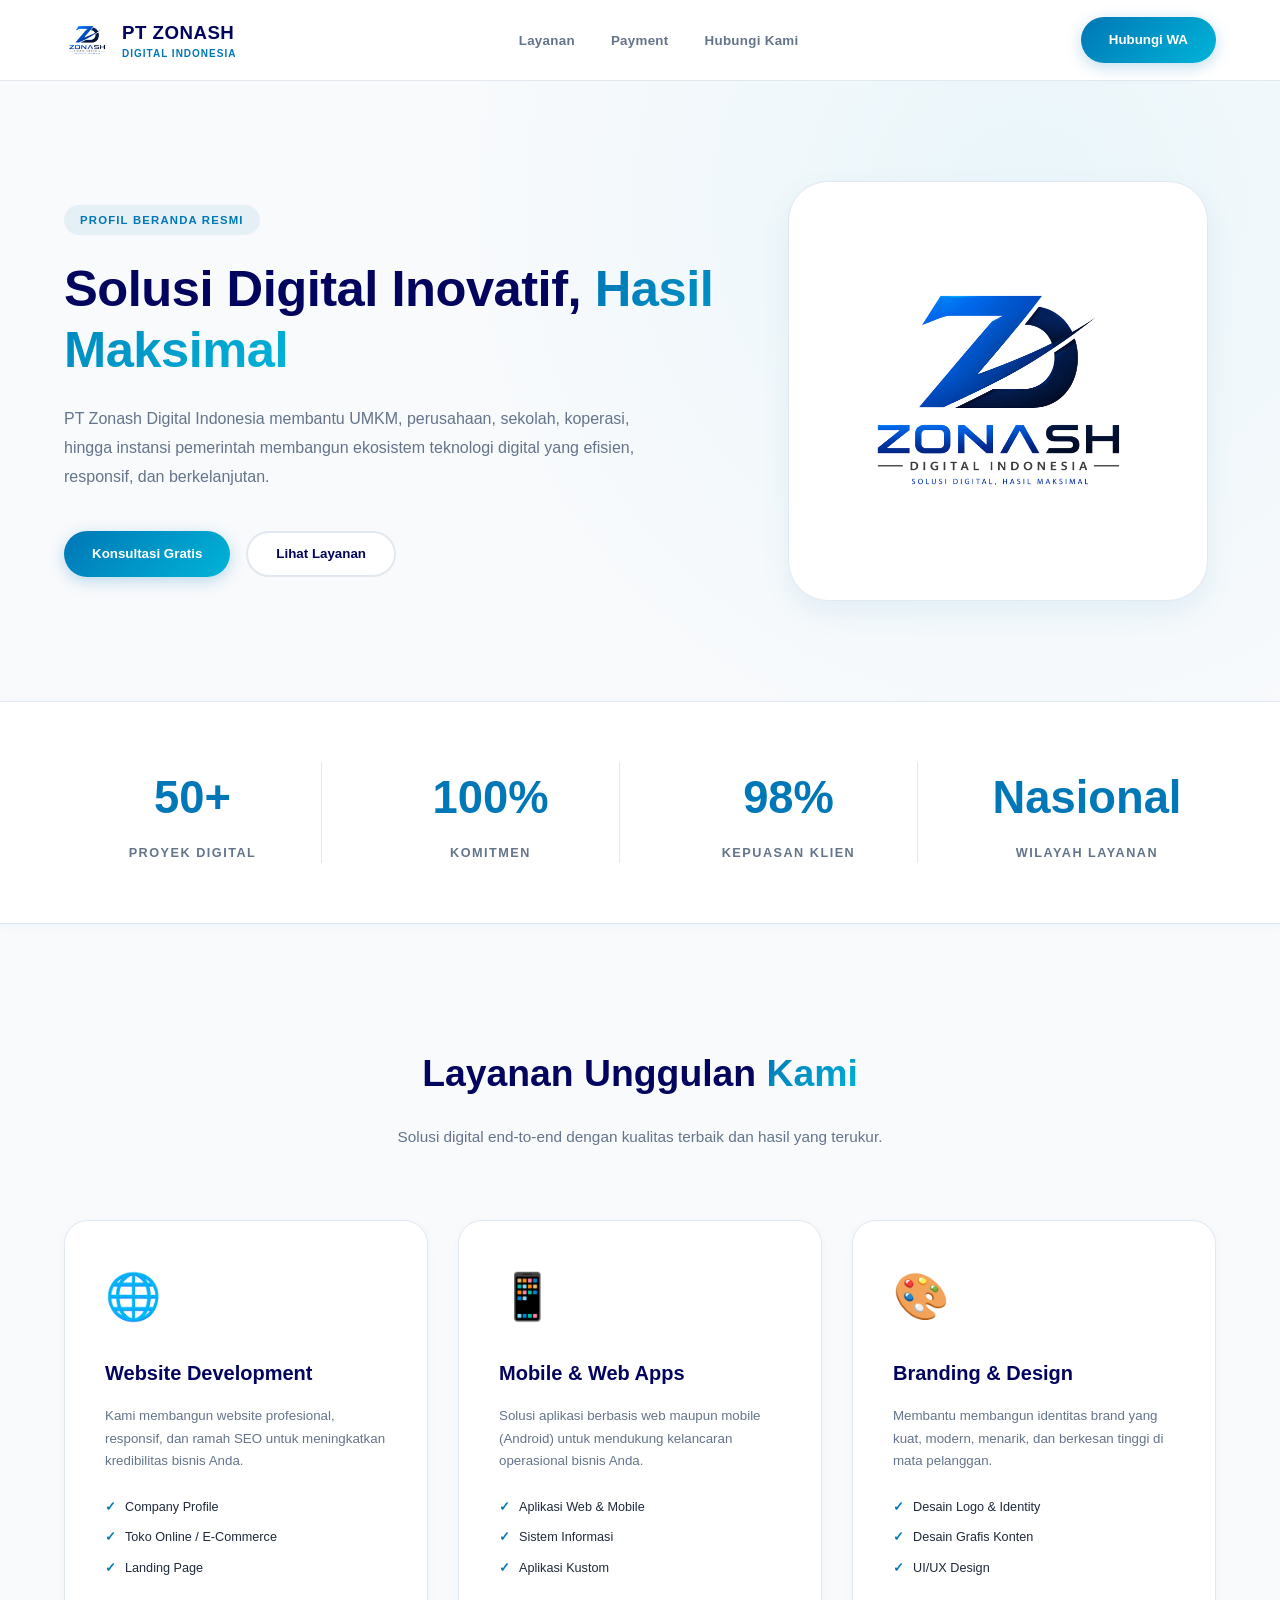
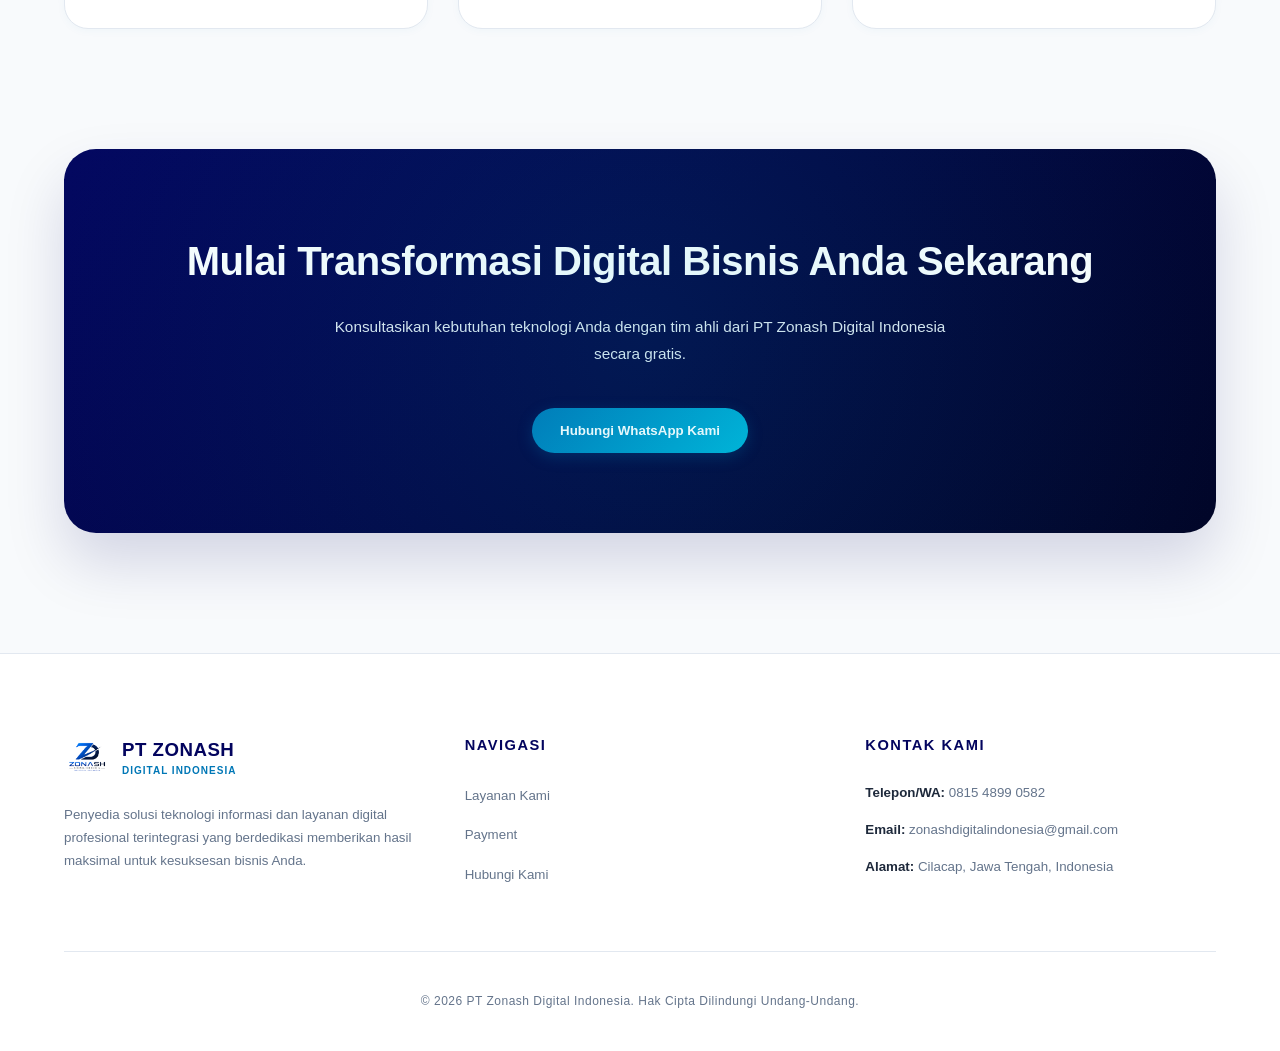
==== index.html @ 03ca79fa "Add files via upload" ====
<!DOCTYPE html>
<html lang="id">
<head>
    <meta charset="UTF-8">
    <meta name="viewport" content="width=device-width, initial-scale=1.0">
    <title>PT Zonash Digital Indonesia - Solusi Digital Terbaik</title>
    <style>
        /* Modern Reset & Base Styles */
        * {
            box-sizing: border-box;
            margin: 0;
            padding: 0;
            font-family: 'Segoe UI', -apple-system, BlinkMacSystemFont, Roboto, Oxygen, Ubuntu, Cantarell, 'Open Sans', 'Helvetica Neue', sans-serif;
            scroll-behavior: smooth;
        }

        :root {
            --bg-primary: #f8fafc; /* Crisp, ultra-modern slate white */
            --bg-secondary: #ffffff; /* pure white for cards and header */
            --primary-brand: #03045e; /* Elegant dark blue matching Zonash logo */
            --accent-blue: #0077b6; /* Professional royal blue */
            --accent-cyan: #00b4d8; /* Bright energetic cyan */
            --text-dark: #1e293b; /* Deep slate gray for ultimate readability */
            --text-muted: #64748b; /* Soft gray for descriptions */
            --border-color: #e2e8f0; /* Soft border line */
            --shadow-sm: 0 2px 8px rgba(0, 119, 182, 0.04);
            --shadow-md: 0 12px 30px rgba(0, 119, 182, 0.08);
            --shadow-lg: 0 20px 40px rgba(0, 119, 182, 0.12);
        }

        body {
            background-color: var(--bg-primary);
            color: var(--text-dark);
            line-height: 1.6;
            overflow-x: hidden;
        }

        /* Container */
        .container {
            width: 100%;
            max-width: 1200px;
            margin: 0 auto;
            padding: 0 24px;
        }

        /* Navigation Bar - Redesigned to Light & Elegant */
        header {
            background-color: rgba(255, 255, 255, 0.9);
            position: sticky;
            top: 0;
            z-index: 1000;
            border-bottom: 1px solid var(--border-color);
            backdrop-filter: blur(12px);
            -webkit-backdrop-filter: blur(12px);
            transition: all 0.3s ease;
        }

        .navbar {
            display: flex;
            justify-content: space-between;
            align-items: center;
            height: 80px;
        }

        /* Seamless Logo - No capsules needed since background is beautifully light! */
        .logo-area {
            display: flex;
            align-items: center;
            gap: 12px;
            text-decoration: none;
        }

        .logo-img {
            height: 46px;
            width: auto;
            object-fit: contain;
        }

        .logo-text-group {
            display: flex;
            flex-direction: column;
        }

        .logo-text {
            font-size: 14pt;
            font-weight: 800;
            letter-spacing: 0.5px;
            color: var(--primary-brand);
        }

        .logo-subtext {
            font-size: 7.5pt;
            color: var(--accent-blue);
            font-weight: 700;
            letter-spacing: 1px;
            text-transform: uppercase;
            margin-top: -2px;
        }

        .nav-links {
            display: flex;
            gap: 36px;
            list-style: none;
        }

        .nav-links a {
            color: var(--text-muted);
            text-decoration: none;
            font-size: 10pt;
            font-weight: 600;
            transition: color 0.3s ease;
            letter-spacing: 0.3px;
        }

        .nav-links a:hover {
            color: var(--accent-blue);
        }

        /* Premium Buttons */
        .btn-cta {
            background: linear-gradient(135deg, var(--accent-blue) 0%, var(--accent-cyan) 100%);
            color: #ffffff;
            padding: 12px 28px;
            border-radius: 30px;
            text-decoration: none;
            font-size: 10pt;
            font-weight: 600;
            transition: all 0.3s ease;
            box-shadow: 0 4px 15px rgba(0, 119, 182, 0.25);
            border: none;
            cursor: pointer;
            display: inline-block;
        }

        .btn-cta:hover {
            transform: translateY(-2px);
            box-shadow: 0 8px 25px rgba(0, 119, 182, 0.4);
        }

        .btn-secondary {
            background: #ffffff;
            color: var(--primary-brand);
            border: 2px solid var(--border-color);
            padding: 10px 28px;
            border-radius: 30px;
            text-decoration: none;
            font-size: 10pt;
            font-weight: 600;
            transition: all 0.3s ease;
            display: inline-block;
        }

        .btn-secondary:hover {
            background-color: #f1f5f9;
            border-color: var(--accent-blue);
            color: var(--accent-blue);
        }

        /* Hero Section */
        .hero-section {
            padding: 100px 0;
            position: relative;
            background: radial-gradient(circle at 80% 20%, rgba(0, 180, 216, 0.06) 0%, transparent 50%);
            overflow: hidden;
        }

        .hero-layout {
            display: flex;
            align-items: center;
            justify-content: space-between;
            gap: 60px;
            flex-wrap: wrap;
        }

        .hero-content-col {
            flex: 1.2;
            min-width: 300px;
        }

        .hero-graphic-col {
            flex: 0.8;
            min-width: 300px;
            display: flex;
            justify-content: center;
            align-items: center;
        }

        .badge {
            background-color: rgba(0, 119, 182, 0.08);
            color: var(--accent-blue);
            padding: 6px 16px;
            border-radius: 20px;
            font-size: 8.5pt;
            font-weight: 700;
            letter-spacing: 1.2px;
            text-transform: uppercase;
            display: inline-block;
            margin-bottom: 24px;
        }

        .hero-title {
            font-size: 38pt;
            line-height: 1.2;
            font-weight: 850;
            margin-bottom: 24px;
            color: var(--primary-brand);
            letter-spacing: -0.5px;
        }

        .hero-title span {
            background: linear-gradient(135deg, var(--accent-blue) 0%, var(--accent-cyan) 100%);
            -webkit-background-clip: text;
            -webkit-text-fill-color: transparent;
        }

        .hero-description {
            font-size: 12pt;
            color: var(--text-muted);
            margin-bottom: 40px;
            max-width: 580px;
            line-height: 1.8;
        }

        .hero-actions {
            display: flex;
            gap: 16px;
            flex-wrap: wrap;
        }

        /* Clean Seamless Logo Display in Hero */
        .hero-logo-wrapper {
            background: var(--bg-secondary);
            border-radius: 40px;
            padding: 24px; /* Dikurangi agar logo bisa lebih besar mengisi ruang */
            width: 100%;
            max-width: 420px; /* Sedikit diperbesar kotaknya */
            aspect-ratio: 1 / 1; /* Membuat kotak presisi 1:1 */
            display: flex;
            justify-content: center;
            align-items: center;
            box-shadow: var(--shadow-md);
            border: 1px solid var(--border-color);
            transition: transform 0.4s ease;
        }

        .hero-logo-wrapper:hover {
            transform: translateY(-5px);
            box-shadow: var(--shadow-lg);
        }

        .hero-logo-display {
            width: 85%; /* Diperbesar agar pas dan proporsional dengan kotak */
            height: 85%;
            object-fit: contain;
        }

        /* Stats Section */
        .stats-section {
            background-color: var(--bg-secondary);
            padding: 60px 0;
            border-top: 1px solid var(--border-color);
            border-bottom: 1px solid var(--border-color);
            box-shadow: var(--shadow-sm);
        }

        .stats-grid {
            display: grid;
            grid-template-columns: repeat(auto-fit, minmax(200px, 1fr));
            gap: 40px;
            text-align: center;
        }

        .stats-item {
            border-right: 1px solid var(--border-color);
        }

        .stats-item:last-child {
            border-right: none;
        }

        @media (max-width: 768px) {
            .stats-item {
                border-right: none;
                border-bottom: 1px solid var(--border-color);
                padding-bottom: 30px;
            }
            .stats-item:last-child {
                border-bottom: none;
                padding-bottom: 0;
            }
        }

        .stats-number {
            font-size: 34pt;
            font-weight: 850;
            color: var(--accent-blue);
            margin-bottom: 8px;
        }

        .stats-label {
            font-size: 9.5pt;
            color: var(--text-muted);
            text-transform: uppercase;
            letter-spacing: 1.5px;
            font-weight: 700;
        }

        /* Services Section */
        .services-section {
            padding: 120px 0;
        }

        .section-header {
            text-align: center;
            margin-bottom: 70px;
        }

        .section-title {
            font-size: 28pt;
            font-weight: 850;
            margin-bottom: 20px;
            color: var(--primary-brand);
        }

        .section-title span {
            background: linear-gradient(135deg, var(--accent-blue) 0%, var(--accent-cyan) 100%);
            -webkit-background-clip: text;
            -webkit-text-fill-color: transparent;
        }

        .section-subtitle {
            font-size: 11.5pt;
            color: var(--text-muted);
            max-width: 600px;
            margin: 0 auto;
            line-height: 1.7;
        }

        .services-grid {
            display: grid;
            grid-template-columns: repeat(auto-fit, minmax(320px, 1fr));
            gap: 30px;
        }

        .service-card {
            background-color: var(--bg-secondary);
            border: 1px solid var(--border-color);
            border-radius: 24px;
            padding: 40px;
            box-shadow: var(--shadow-sm);
            transition: all 0.4s cubic-bezier(0.165, 0.84, 0.44, 1);
            display: flex;
            flex-direction: column;
            justify-content: space-between;
            position: relative;
            overflow: hidden;
        }

        .service-card::after {
            content: '';
            position: absolute;
            top: 0;
            left: 0;
            width: 100%;
            height: 4px;
            background: linear-gradient(90deg, var(--accent-blue), var(--accent-cyan));
            opacity: 0;
            transition: opacity 0.3s ease;
        }

        .service-card:hover {
            transform: translateY(-8px);
            border-color: rgba(0, 119, 182, 0.2);
            box-shadow: var(--shadow-lg);
        }

        .service-card:hover::after {
            opacity: 1;
        }

        .service-icon {
            font-size: 34pt;
            margin-bottom: 24px;
        }

        .service-title {
            font-size: 15pt;
            font-weight: 700;
            margin-bottom: 16px;
            color: var(--primary-brand);
        }

        .service-desc {
            font-size: 10pt;
            color: var(--text-muted);
            margin-bottom: 24px;
            flex-grow: 1;
            line-height: 1.7;
        }

        .service-list {
            list-style: none;
            font-size: 9.5pt;
            color: var(--text-dark);
        }

        .service-list li {
            margin-bottom: 10px;
            padding-left: 20px;
            position: relative;
        }

        .service-list li::before {
            content: "✓";
            color: var(--accent-blue);
            position: absolute;
            left: 0;
            font-weight: bold;
        }

        /* Call to Action Section */
        .cta-banner {
            background: linear-gradient(135deg, var(--primary-brand) 0%, #010224 100%);
            border-radius: 32px;
            padding: 80px 40px;
            text-align: center;
            margin-bottom: 120px;
            box-shadow: 0 30px 60px rgba(3, 4, 94, 0.15);
            position: relative;
            overflow: hidden;
            color: #ffffff;
        }

        .cta-banner::before {
            content: '';
            position: absolute;
            top: -50%;
            left: -50%;
            width: 200%;
            height: 200%;
            background: radial-gradient(circle, rgba(0, 180, 216, 0.12) 0%, transparent 60%);
            pointer-events: none;
        }

        .cta-banner h2 {
            font-size: 30pt;
            font-weight: 850;
            margin-bottom: 20px;
            color: #ffffff;
            letter-spacing: -0.5px;
        }

        .cta-banner p {
            font-size: 11.5pt;
            color: #e2e8f0;
            max-width: 650px;
            margin: 0 auto 40px auto;
            line-height: 1.8;
        }

        /* Footer - Redesigned to Clean Light Theme */
        footer {
            background-color: var(--bg-secondary);
            padding: 80px 0 40px 0;
            border-top: 1px solid var(--border-color);
        }

        .footer-grid {
            display: grid;
            grid-template-columns: repeat(auto-fit, minmax(260px, 1fr));
            gap: 50px;
            margin-bottom: 50px;
        }

        .footer-logo-container {
            margin-bottom: 24px;
            display: inline-block;
        }

        .footer-col p {
            color: var(--text-muted);
            font-size: 10pt;
            line-height: 1.7;
        }

        .footer-col h4 {
            font-size: 11pt;
            color: var(--primary-brand);
            margin-bottom: 24px;
            text-transform: uppercase;
            letter-spacing: 1.5px;
            font-weight: 700;
        }

        .footer-links {
            list-style: none;
        }

        .footer-links li {
            margin-bottom: 14px;
        }

        .footer-links a {
            color: var(--text-muted);
            text-decoration: none;
            font-size: 10pt;
            transition: color 0.3s ease;
        }

        .footer-links a:hover {
            color: var(--accent-blue);
        }

        .contact-info-list {
            list-style: none;
            font-size: 10pt;
            color: var(--text-muted);
        }

        .contact-info-list li {
            margin-bottom: 16px;
            line-height: 1.6;
        }

        .contact-info-list strong {
            color: var(--text-dark);
        }

        .copyright-bar {
            padding-top: 40px;
            border-top: 1px solid var(--border-color);
            text-align: center;
            font-size: 9pt;
            color: var(--text-muted);
            letter-spacing: 0.5px;
        }

        /* Responsive Navbar */
        @media (max-width: 768px) {
            .navbar {
                flex-direction: column;
                height: auto;
                padding: 24px 0;
                gap: 20px;
            }
            .nav-links {
                gap: 24px;
            }
            .hero-section {
                padding: 60px 0;
            }
            .hero-title {
                font-size: 28pt;
            }
        }
    </style>
</head>
<body>

    <!-- Header Section -->
    <header>
        <div class="container navbar">
            <a href="#" class="logo-area">
                <img src="Logo ZDI.png" alt="Zonash Digital Indonesia Logo" class="logo-img">
                <div class="logo-text-group">
                    <span class="logo-text">PT ZONASH</span>
                    <span class="logo-subtext">DIGITAL INDONESIA</span>
                </div>
            </a>
            <ul class="nav-links">
                <li><a href="#layanan">Layanan</a></li>
                <li><a href="https://zonashdigitalindonesia.github.io/payment/" target="_blank">Payment</a></li>
                <li><a href="#kontak">Hubungi Kami</a></li>
            </ul>
            <div>
                <a href="https://wa.me/6281548990582" target="_blank" class="btn-cta">Hubungi WA</a>
            </div>
        </div>
    </header>

    <!-- Hero Section -->
    <section class="hero-section">
        <div class="container">
            <div class="hero-layout">
                <div class="hero-content-col">
                    <span class="badge">PROFIL BERANDA RESMI</span>
                    <h1 class="hero-title">Solusi Digital Inovatif, <span>Hasil Maksimal</span></h1>
                    <p class="hero-description">
                        PT Zonash Digital Indonesia membantu UMKM, perusahaan, sekolah, koperasi, hingga instansi pemerintah membangun ekosistem teknologi digital yang efisien, responsif, dan berkelanjutan.
                    </p>
                    <div class="hero-actions">
                        <a href="https://wa.me/6281548990582" class="btn-cta" target="_blank">Konsultasi Gratis</a>
                        <a href="#layanan" class="btn-secondary">Lihat Layanan</a>
                    </div>
                </div>
                <div class="hero-content-col hero-graphic-col">
                    <!-- Clean, borderless premium container -->
                    <div class="hero-logo-wrapper">
                        <img src="Logo ZDI.png" alt="Zonash Logo" class="hero-logo-display">
                    </div>
                </div>
            </div>
        </div>
    </section>

    <!-- Stats Section -->
    <section class="stats-section">
        <div class="container">
            <div class="stats-grid">
                <div class="stats-item">
                    <div class="stats-number">50+</div>
                    <div class="stats-label">Proyek Digital</div>
                </div>
                <div class="stats-item">
                    <div class="stats-number">100%</div>
                    <div class="stats-label">Komitmen</div>
                </div>
                <div class="stats-item">
                    <div class="stats-number">98%</div>
                    <div class="stats-label">Kepuasan Klien</div>
                </div>
                <div class="stats-item">
                    <div class="stats-number">Nasional</div>
                    <div class="stats-label">Wilayah Layanan</div>
                </div>
            </div>
        </div>
    </section>

    <!-- Services Section -->
    <section id="layanan" class="services-section">
        <div class="container">
            <div class="section-header">
                <h2 class="section-title">Layanan Unggulan <span>Kami</span></h2>
                <p class="section-subtitle">Solusi digital end-to-end dengan kualitas terbaik dan hasil yang terukur.</p>
            </div>
            
            <div class="services-grid">
                <!-- Card 1 -->
                <div class="service-card">
                    <div>
                        <div class="service-icon">🌐</div>
                        <h3 class="service-title">Website Development</h3>
                        <p class="service-desc">Kami membangun website profesional, responsif, dan ramah SEO untuk meningkatkan kredibilitas bisnis Anda.</p>
                    </div>
                    <ul class="service-list">
                        <li>Company Profile</li>
                        <li>Toko Online / E-Commerce</li>
                        <li>Landing Page</li>
                    </ul>
                </div>
                <!-- Card 2 -->
                <div class="service-card">
                    <div>
                        <div class="service-icon">📱</div>
                        <h3 class="service-title">Mobile & Web Apps</h3>
                        <p class="service-desc">Solusi aplikasi berbasis web maupun mobile (Android) untuk mendukung kelancaran operasional bisnis Anda.</p>
                    </div>
                    <ul class="service-list">
                        <li>Aplikasi Web & Mobile</li>
                        <li>Sistem Informasi</li>
                        <li>Aplikasi Kustom</li>
                    </ul>
                </div>
                <!-- Card 3 -->
                <div class="service-card">
                    <div>
                        <div class="service-icon">🎨</div>
                        <h3 class="service-title">Branding & Design</h3>
                        <p class="service-desc">Membantu membangun identitas brand yang kuat, modern, menarik, dan berkesan tinggi di mata pelanggan.</p>
                    </div>
                    <ul class="service-list">
                        <li>Desain Logo & Identity</li>
                        <li>Desain Grafis Konten</li>
                        <li>UI/UX Design</li>
                    </ul>
                </div>
            </div>
        </div>
    </section>

    <!-- Call to Action Section -->
    <section id="kontak" class="container">
        <div class="cta-banner">
            <h2>Mulai Transformasi Digital Bisnis Anda Sekarang</h2>
            <p>Konsultasikan kebutuhan teknologi Anda dengan tim ahli dari PT Zonash Digital Indonesia secara gratis.</p>
            <a href="https://wa.me/6281548990582" class="btn-cta" target="_blank">Hubungi WhatsApp Kami</a>
        </div>
    </section>

    <!-- Footer -->
    <footer>
        <div class="container">
            <div class="footer-grid">
                <div class="footer-col">
                    <div class="footer-logo-container">
                        <div class="logo-area">
                            <img src="Logo ZDI.png" alt="Zonash Logo" class="logo-img">
                            <div class="logo-text-group">
                                <span class="logo-text">PT ZONASH</span>
                                <span class="logo-subtext">DIGITAL INDONESIA</span>
                            </div>
                        </div>
                    </div>
                    <p>
                        Penyedia solusi teknologi informasi dan layanan digital profesional terintegrasi yang berdedikasi memberikan hasil maksimal untuk kesuksesan bisnis Anda.
                    </p>
                </div>
                <div class="footer-col">
                    <h4>Navigasi</h4>
                    <ul class="footer-links">
                        <li><a href="#layanan">Layanan Kami</a></li>
                        <li><a href="https://zonashdigitalindonesia.github.io/payment/" target="_blank">Payment</a></li>
                        <li><a href="#kontak">Hubungi Kami</a></li>
                    </ul>
                </div>
                <div class="footer-col">
                    <h4>Kontak Kami</h4>
                    <ul class="contact-info-list">
                        <li><strong>Telepon/WA:</strong> 0815 4899 0582</li>
                        <li><strong>Email:</strong> zonashdigitalindonesia@gmail.com</li>
                        <li><strong>Alamat:</strong> Cilacap, Jawa Tengah, Indonesia</li>
                    </ul>
                </div>
            </div>
            <div class="copyright-bar">
                &copy; 2026 PT Zonash Digital Indonesia. Hak Cipta Dilindungi Undang-Undang.
            </div>
        </div>
    </footer>

</body>
</html>
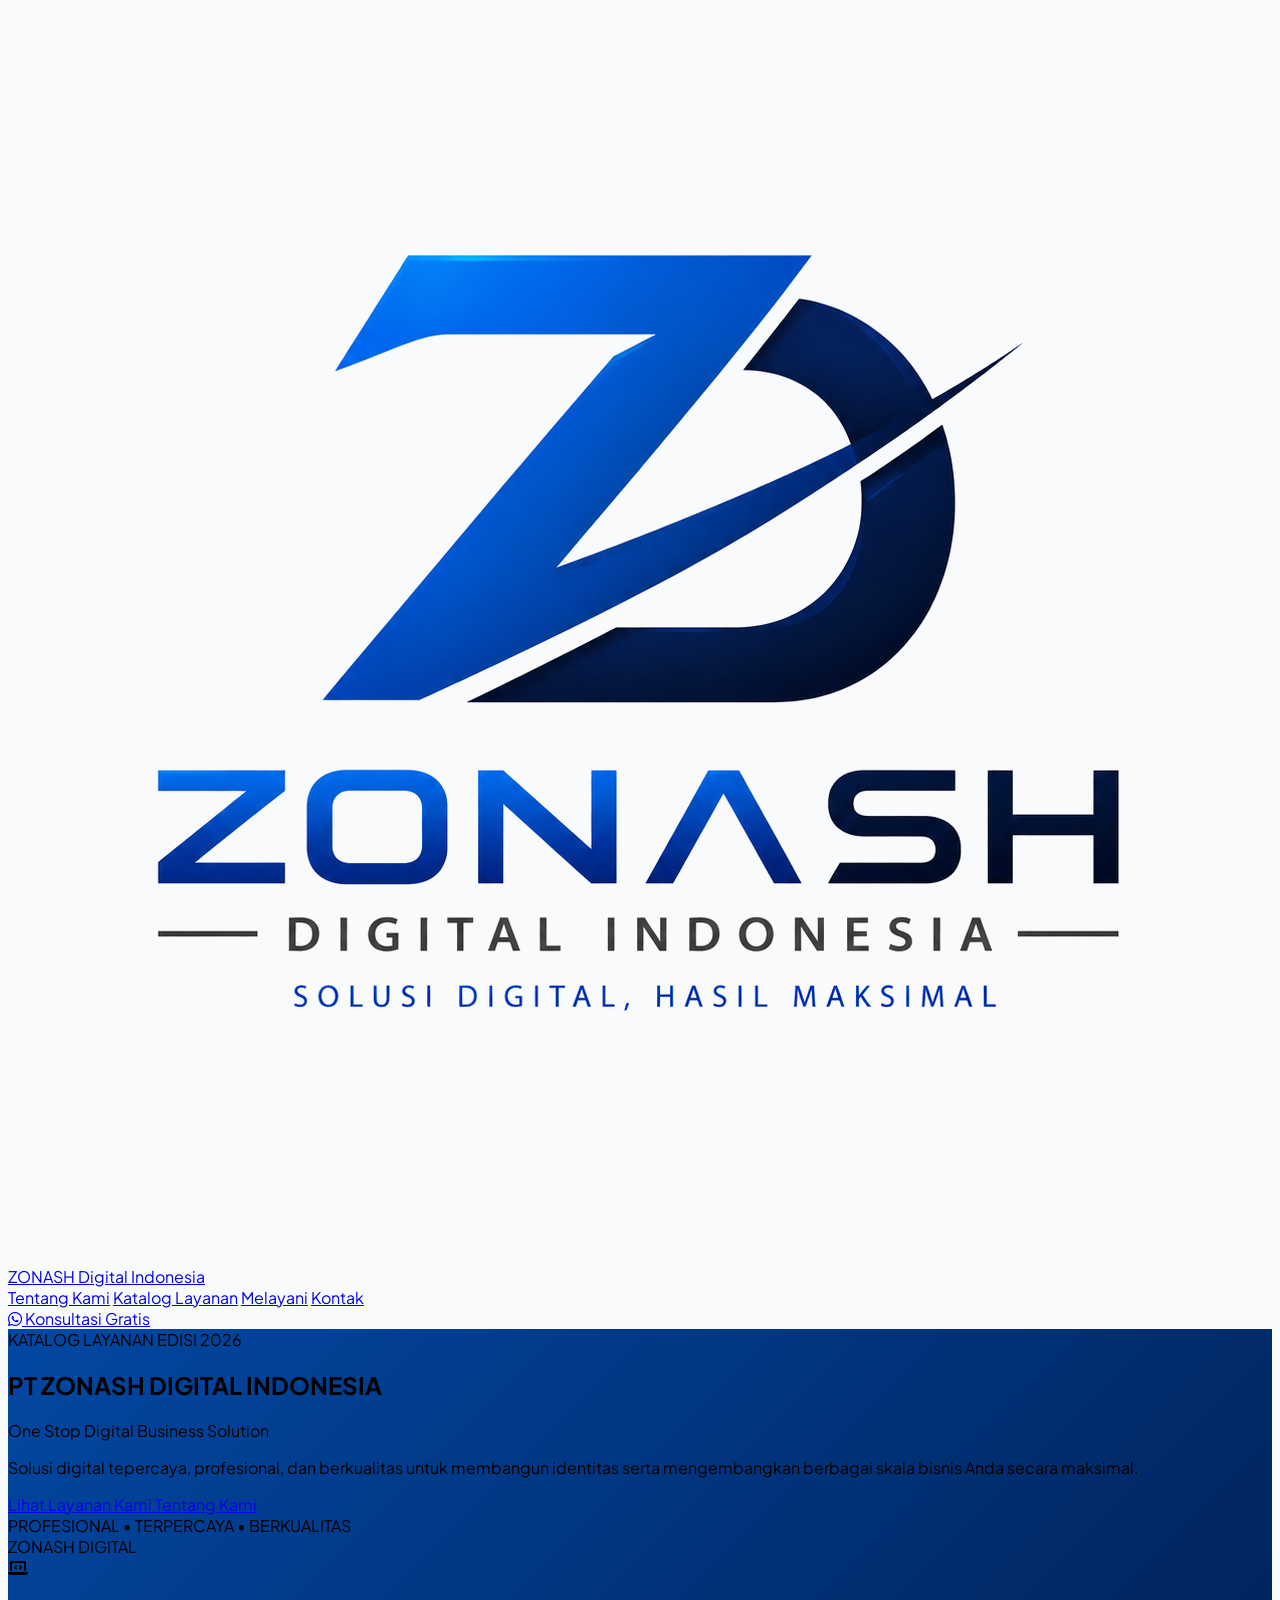
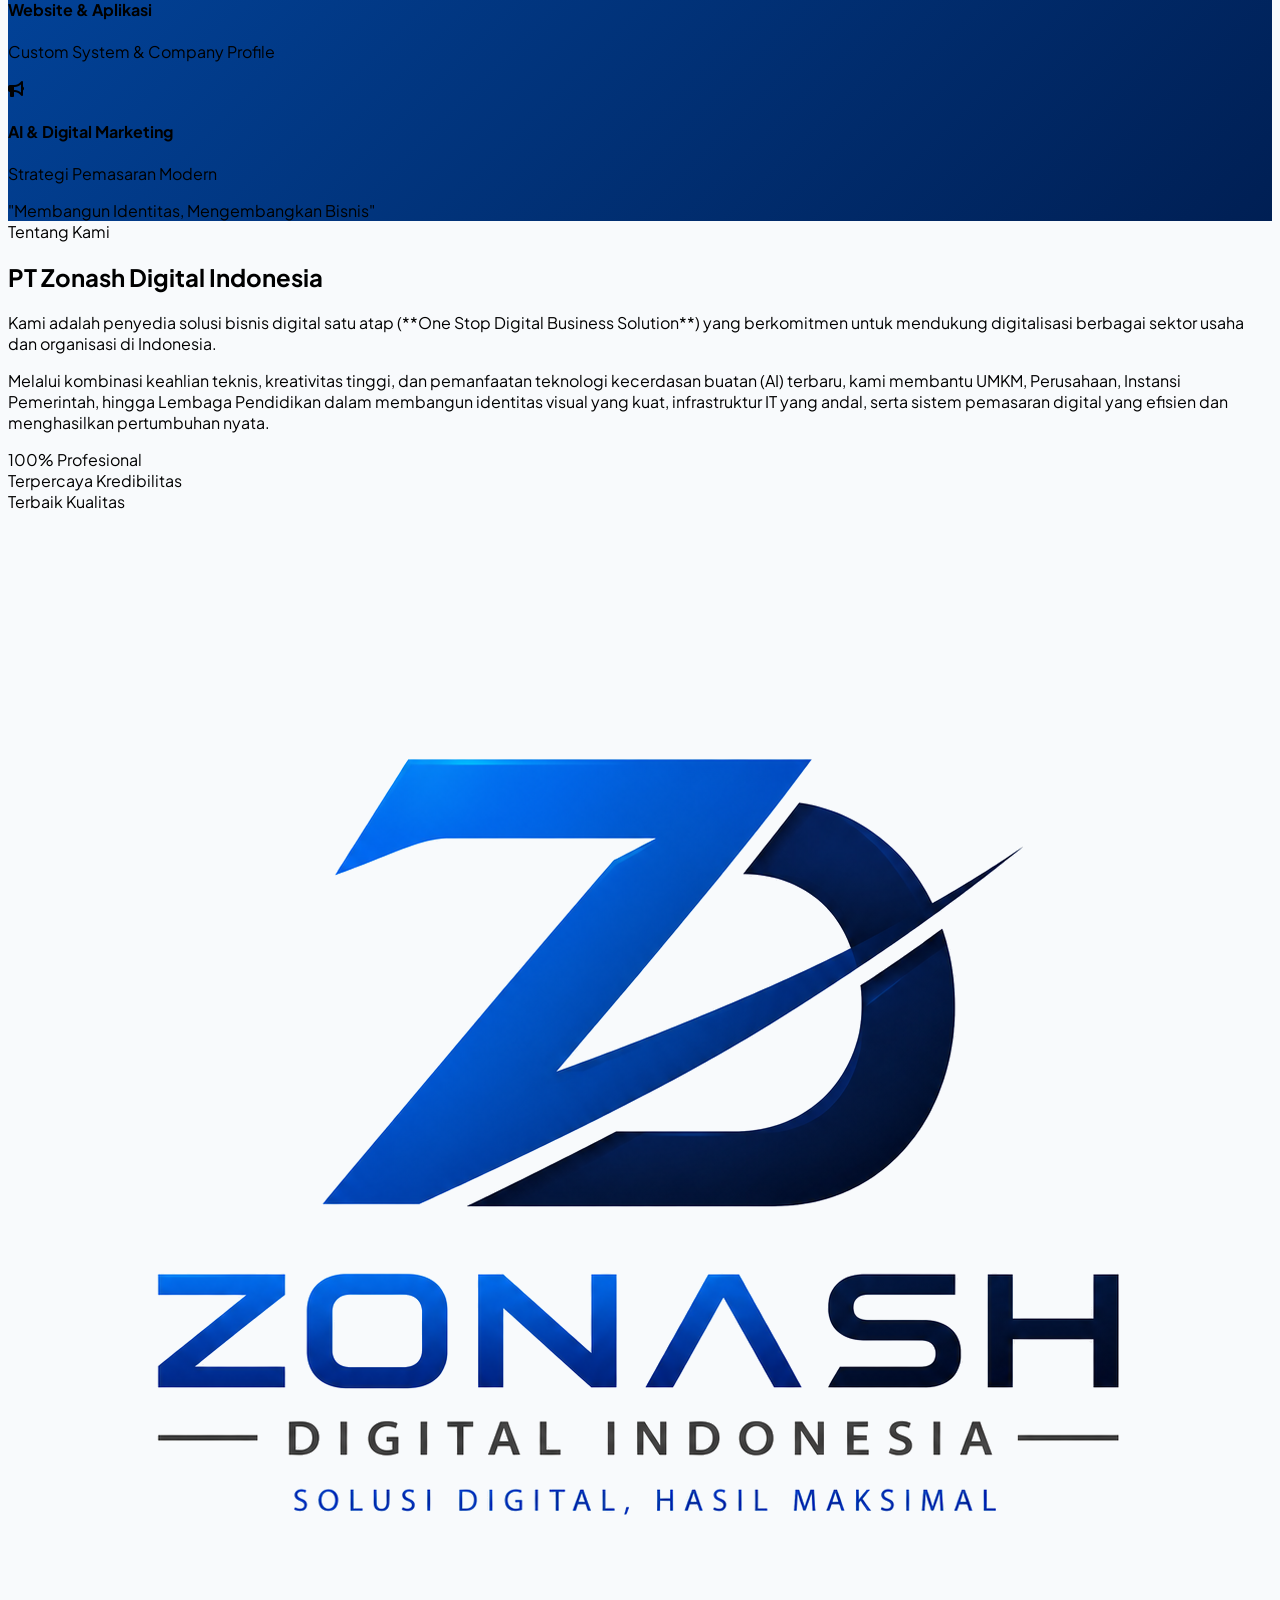
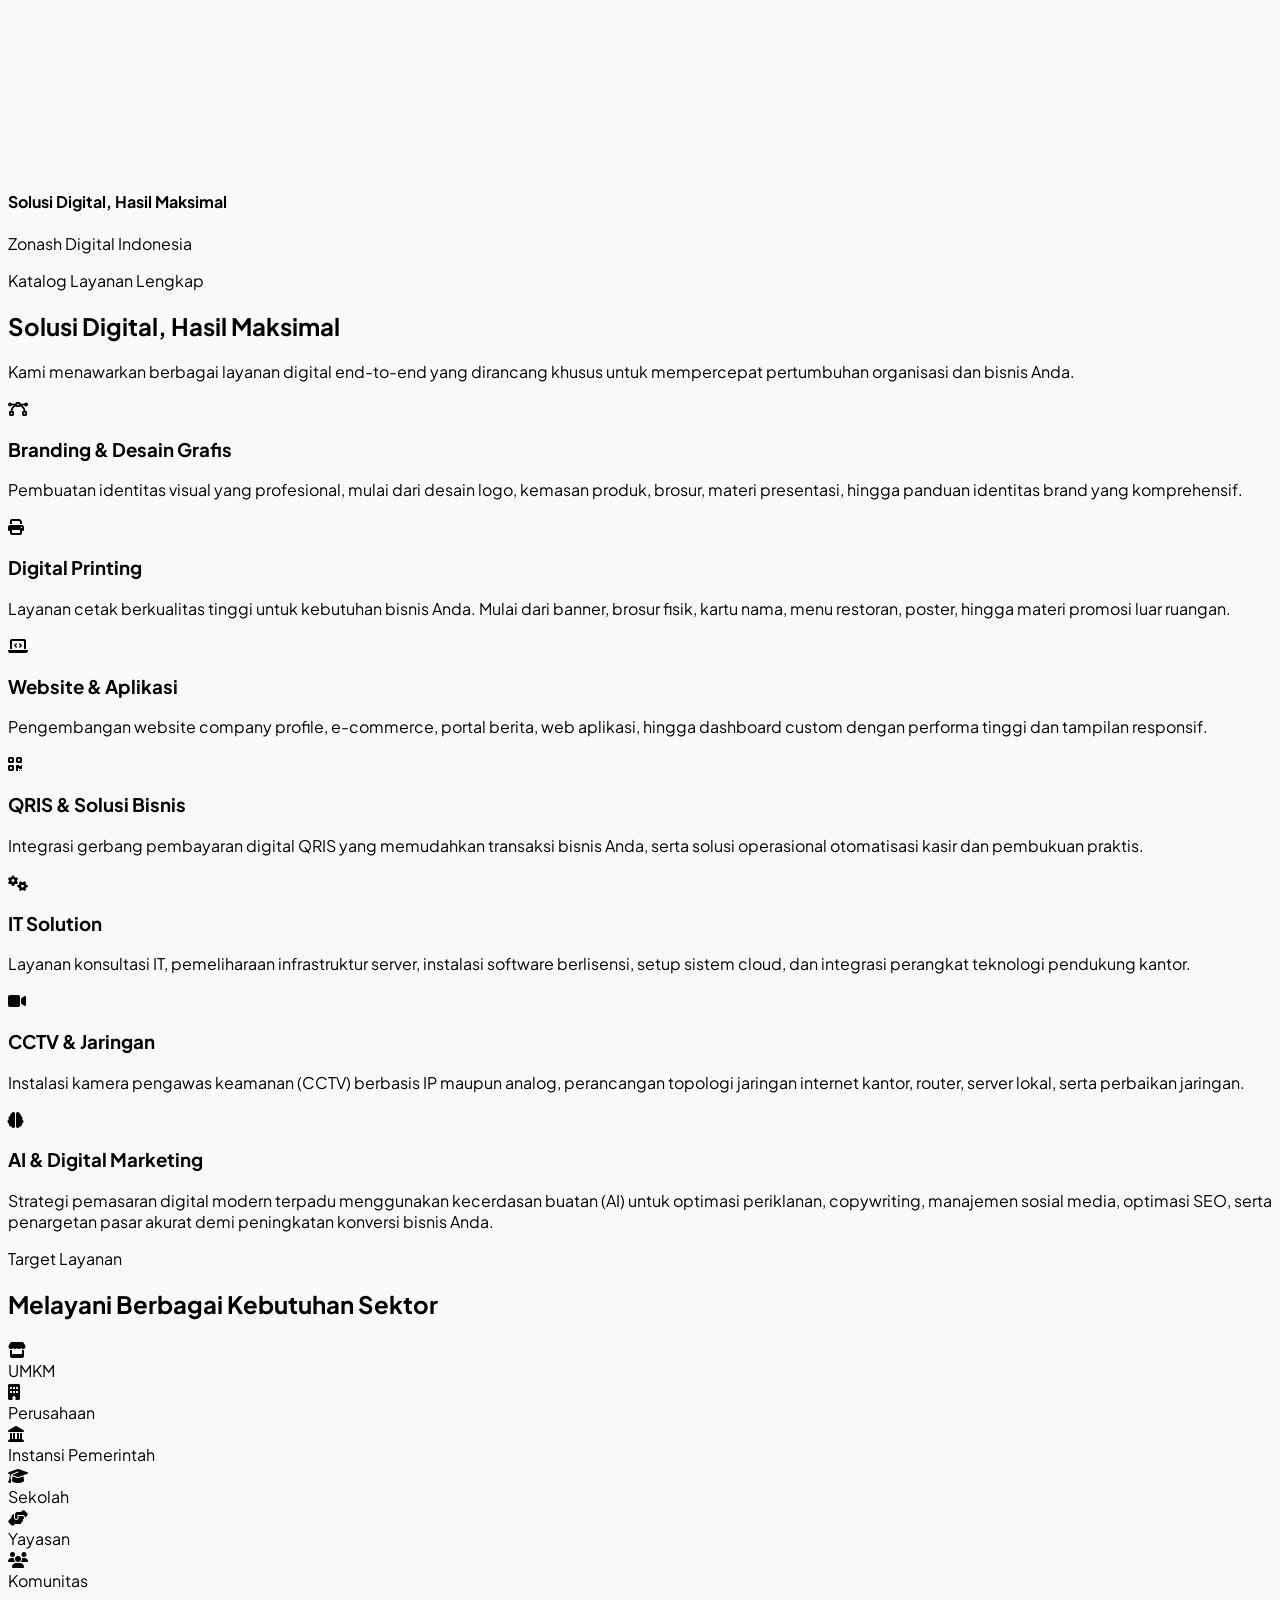
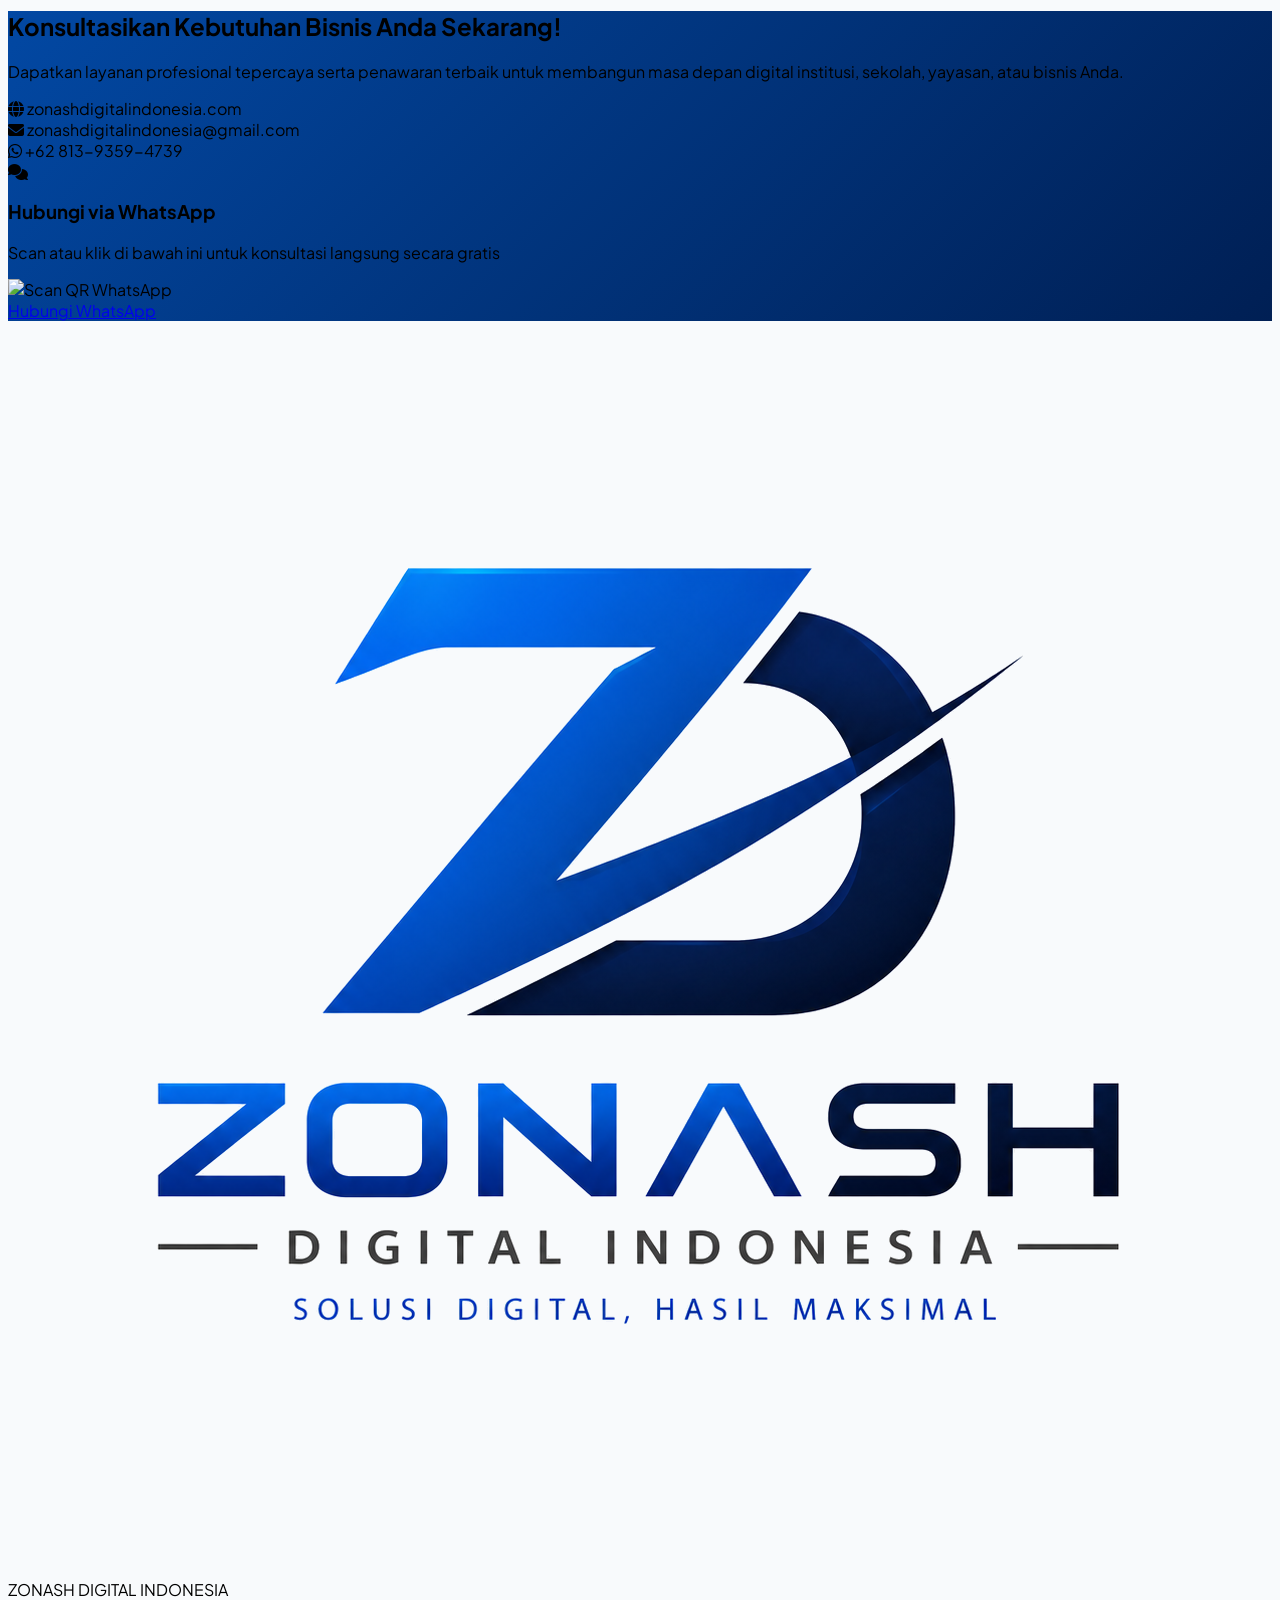
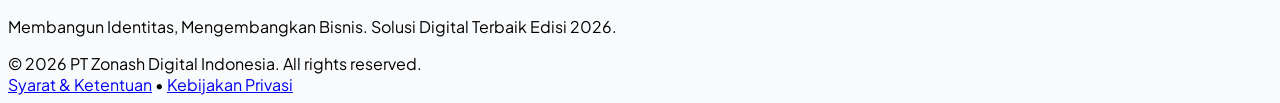
==== commit 7731ac05: "Update index.html" ====
--- a/index.html
+++ b/index.html
@@ -3,728 +3,402 @@
 <head>
     <meta charset="UTF-8">
     <meta name="viewport" content="width=device-width, initial-scale=1.0">
-    <title>PT Zonash Digital Indonesia - Solusi Digital Terbaik</title>
+    <title>PT Zonash Digital Indonesia - One Stop Digital Business Solution</title>
+    <!-- Tailwind CSS -->
+    <script src="https://cdn.tailwindcss.com"></script>
+    <!-- FontAwesome for icons -->
+    <link rel="stylesheet" href="https://cdnjs.cloudflare.com/ajax/libs/font-awesome/6.4.0/css/all.min.css">
+    <!-- Google Fonts -->
+    <link rel="preconnect" href="https://fonts.googleapis.com">
+    <link rel="preconnect" href="https://fonts.gstatic.com" crossorigin>
+    <link href="https://fonts.googleapis.com/css2?family=Plus+Jakarta+Sans:wght@300;400;500;600;700;800&display=swap" rel="stylesheet">
     <style>
-        /* Modern Reset & Base Styles */
-        * {
-            box-sizing: border-box;
-            margin: 0;
-            padding: 0;
-            font-family: 'Segoe UI', -apple-system, BlinkMacSystemFont, Roboto, Oxygen, Ubuntu, Cantarell, 'Open Sans', 'Helvetica Neue', sans-serif;
+        body {
+            font-family: 'Plus Jakarta Sans', sans-serif;
+            background-color: #f8fafc;
             scroll-behavior: smooth;
         }
-
-        :root {
-            --bg-primary: #f8fafc; /* Crisp, ultra-modern slate white */
-            --bg-secondary: #ffffff; /* pure white for cards and header */
-            --primary-brand: #03045e; /* Elegant dark blue matching Zonash logo */
-            --accent-blue: #0077b6; /* Professional royal blue */
-            --accent-cyan: #00b4d8; /* Bright energetic cyan */
-            --text-dark: #1e293b; /* Deep slate gray for ultimate readability */
-            --text-muted: #64748b; /* Soft gray for descriptions */
-            --border-color: #e2e8f0; /* Soft border line */
-            --shadow-sm: 0 2px 8px rgba(0, 119, 182, 0.04);
-            --shadow-md: 0 12px 30px rgba(0, 119, 182, 0.08);
-            --shadow-lg: 0 20px 40px rgba(0, 119, 182, 0.12);
+        .bg-gradient-zonash {
+            background: linear-gradient(135deg, #0248a3 0%, #001f54 100%);
         }
-
-        body {
-            background-color: var(--bg-primary);
-            color: var(--text-dark);
-            line-height: 1.6;
-            overflow-x: hidden;
-        }
-
-        /* Container */
-        .container {
-            width: 100%;
-            max-width: 1200px;
-            margin: 0 auto;
-            padding: 0 24px;
-        }
-
-        /* Navigation Bar - Redesigned to Light & Elegant */
-        header {
-            background-color: rgba(255, 255, 255, 0.9);
-            position: sticky;
-            top: 0;
-            z-index: 1000;
-            border-bottom: 1px solid var(--border-color);
-            backdrop-filter: blur(12px);
-            -webkit-backdrop-filter: blur(12px);
-            transition: all 0.3s ease;
-        }
-
-        .navbar {
-            display: flex;
-            justify-content: space-between;
-            align-items: center;
-            height: 80px;
-        }
-
-        /* Seamless Logo - No capsules needed since background is beautifully light! */
-        .logo-area {
-            display: flex;
-            align-items: center;
-            gap: 12px;
-            text-decoration: none;
-        }
-
-        .logo-img {
-            height: 46px;
-            width: auto;
-            object-fit: contain;
-        }
-
-        .logo-text-group {
-            display: flex;
-            flex-direction: column;
-        }
-
-        .logo-text {
-            font-size: 14pt;
-            font-weight: 800;
-            letter-spacing: 0.5px;
-            color: var(--primary-brand);
-        }
-
-        .logo-subtext {
-            font-size: 7.5pt;
-            color: var(--accent-blue);
-            font-weight: 700;
-            letter-spacing: 1px;
-            text-transform: uppercase;
-            margin-top: -2px;
-        }
-
-        .nav-links {
-            display: flex;
-            gap: 36px;
-            list-style: none;
-        }
-
-        .nav-links a {
-            color: var(--text-muted);
-            text-decoration: none;
-            font-size: 10pt;
-            font-weight: 600;
-            transition: color 0.3s ease;
-            letter-spacing: 0.3px;
-        }
-
-        .nav-links a:hover {
-            color: var(--accent-blue);
-        }
-
-        /* Premium Buttons */
-        .btn-cta {
-            background: linear-gradient(135deg, var(--accent-blue) 0%, var(--accent-cyan) 100%);
-            color: #ffffff;
-            padding: 12px 28px;
-            border-radius: 30px;
-            text-decoration: none;
-            font-size: 10pt;
-            font-weight: 600;
-            transition: all 0.3s ease;
-            box-shadow: 0 4px 15px rgba(0, 119, 182, 0.25);
-            border: none;
-            cursor: pointer;
-            display: inline-block;
-        }
-
-        .btn-cta:hover {
-            transform: translateY(-2px);
-            box-shadow: 0 8px 25px rgba(0, 119, 182, 0.4);
-        }
-
-        .btn-secondary {
-            background: #ffffff;
-            color: var(--primary-brand);
-            border: 2px solid var(--border-color);
-            padding: 10px 28px;
-            border-radius: 30px;
-            text-decoration: none;
-            font-size: 10pt;
-            font-weight: 600;
-            transition: all 0.3s ease;
-            display: inline-block;
-        }
-
-        .btn-secondary:hover {
-            background-color: #f1f5f9;
-            border-color: var(--accent-blue);
-            color: var(--accent-blue);
-        }
-
-        /* Hero Section */
-        .hero-section {
-            padding: 100px 0;
-            position: relative;
-            background: radial-gradient(circle at 80% 20%, rgba(0, 180, 216, 0.06) 0%, transparent 50%);
-            overflow: hidden;
-        }
-
-        .hero-layout {
-            display: flex;
-            align-items: center;
-            justify-content: space-between;
-            gap: 60px;
-            flex-wrap: wrap;
-        }
-
-        .hero-content-col {
-            flex: 1.2;
-            min-width: 300px;
-        }
-
-        .hero-graphic-col {
-            flex: 0.8;
-            min-width: 300px;
-            display: flex;
-            justify-content: center;
-            align-items: center;
-        }
-
-        .badge {
-            background-color: rgba(0, 119, 182, 0.08);
-            color: var(--accent-blue);
-            padding: 6px 16px;
-            border-radius: 20px;
-            font-size: 8.5pt;
-            font-weight: 700;
-            letter-spacing: 1.2px;
-            text-transform: uppercase;
-            display: inline-block;
-            margin-bottom: 24px;
-        }
-
-        .hero-title {
-            font-size: 38pt;
-            line-height: 1.2;
-            font-weight: 850;
-            margin-bottom: 24px;
-            color: var(--primary-brand);
-            letter-spacing: -0.5px;
-        }
-
-        .hero-title span {
-            background: linear-gradient(135deg, var(--accent-blue) 0%, var(--accent-cyan) 100%);
+        .text-gradient-zonash {
+            background: linear-gradient(135deg, #0052cc 0%, #002d72 100%);
             -webkit-background-clip: text;
             -webkit-text-fill-color: transparent;
         }
-
-        .hero-description {
-            font-size: 12pt;
-            color: var(--text-muted);
-            margin-bottom: 40px;
-            max-width: 580px;
-            line-height: 1.8;
+        .service-card {
+            transition: all 0.3s cubic-bezier(0.4, 0, 0.2, 1);
         }
-
-        .hero-actions {
-            display: flex;
-            gap: 16px;
-            flex-wrap: wrap;
-        }
-
-        /* Clean Seamless Logo Display in Hero */
-        .hero-logo-wrapper {
-            background: var(--bg-secondary);
-            border-radius: 40px;
-            padding: 24px; /* Dikurangi agar logo bisa lebih besar mengisi ruang */
-            width: 100%;
-            max-width: 420px; /* Sedikit diperbesar kotaknya */
-            aspect-ratio: 1 / 1; /* Membuat kotak presisi 1:1 */
-            display: flex;
-            justify-content: center;
-            align-items: center;
-            box-shadow: var(--shadow-md);
-            border: 1px solid var(--border-color);
-            transition: transform 0.4s ease;
-        }
-
-        .hero-logo-wrapper:hover {
-            transform: translateY(-5px);
-            box-shadow: var(--shadow-lg);
-        }
-
-        .hero-logo-display {
-            width: 85%; /* Diperbesar agar pas dan proporsional dengan kotak */
-            height: 85%;
-            object-fit: contain;
-        }
-
-        /* Stats Section */
-        .stats-section {
-            background-color: var(--bg-secondary);
-            padding: 60px 0;
-            border-top: 1px solid var(--border-color);
-            border-bottom: 1px solid var(--border-color);
-            box-shadow: var(--shadow-sm);
-        }
-
-        .stats-grid {
-            display: grid;
-            grid-template-columns: repeat(auto-fit, minmax(200px, 1fr));
-            gap: 40px;
-            text-align: center;
-        }
-
-        .stats-item {
-            border-right: 1px solid var(--border-color);
-        }
-
-        .stats-item:last-child {
-            border-right: none;
-        }
-
-        @media (max-width: 768px) {
-            .stats-item {
-                border-right: none;
-                border-bottom: 1px solid var(--border-color);
-                padding-bottom: 30px;
-            }
-            .stats-item:last-child {
-                border-bottom: none;
-                padding-bottom: 0;
-            }
-        }
-
-        .stats-number {
-            font-size: 34pt;
-            font-weight: 850;
-            color: var(--accent-blue);
-            margin-bottom: 8px;
-        }
-
-        .stats-label {
-            font-size: 9.5pt;
-            color: var(--text-muted);
-            text-transform: uppercase;
-            letter-spacing: 1.5px;
-            font-weight: 700;
-        }
-
-        /* Services Section */
-        .services-section {
-            padding: 120px 0;
-        }
-
-        .section-header {
-            text-align: center;
-            margin-bottom: 70px;
-        }
-
-        .section-title {
-            font-size: 28pt;
-            font-weight: 850;
-            margin-bottom: 20px;
-            color: var(--primary-brand);
-        }
-
-        .section-title span {
-            background: linear-gradient(135deg, var(--accent-blue) 0%, var(--accent-cyan) 100%);
-            -webkit-background-clip: text;
-            -webkit-text-fill-color: transparent;
-        }
-
-        .section-subtitle {
-            font-size: 11.5pt;
-            color: var(--text-muted);
-            max-width: 600px;
-            margin: 0 auto;
-            line-height: 1.7;
-        }
-
-        .services-grid {
-            display: grid;
-            grid-template-columns: repeat(auto-fit, minmax(320px, 1fr));
-            gap: 30px;
-        }
-
-        .service-card {
-            background-color: var(--bg-secondary);
-            border: 1px solid var(--border-color);
-            border-radius: 24px;
-            padding: 40px;
-            box-shadow: var(--shadow-sm);
-            transition: all 0.4s cubic-bezier(0.165, 0.84, 0.44, 1);
-            display: flex;
-            flex-direction: column;
-            justify-content: space-between;
-            position: relative;
-            overflow: hidden;
-        }
-
-        .service-card::after {
-            content: '';
-            position: absolute;
-            top: 0;
-            left: 0;
-            width: 100%;
-            height: 4px;
-            background: linear-gradient(90deg, var(--accent-blue), var(--accent-cyan));
-            opacity: 0;
-            transition: opacity 0.3s ease;
-        }
-
         .service-card:hover {
             transform: translateY(-8px);
-            border-color: rgba(0, 119, 182, 0.2);
-            box-shadow: var(--shadow-lg);
-        }
-
-        .service-card:hover::after {
-            opacity: 1;
-        }
-
-        .service-icon {
-            font-size: 34pt;
-            margin-bottom: 24px;
-        }
-
-        .service-title {
-            font-size: 15pt;
-            font-weight: 700;
-            margin-bottom: 16px;
-            color: var(--primary-brand);
-        }
-
-        .service-desc {
-            font-size: 10pt;
-            color: var(--text-muted);
-            margin-bottom: 24px;
-            flex-grow: 1;
-            line-height: 1.7;
-        }
-
-        .service-list {
-            list-style: none;
-            font-size: 9.5pt;
-            color: var(--text-dark);
-        }
-
-        .service-list li {
-            margin-bottom: 10px;
-            padding-left: 20px;
-            position: relative;
-        }
-
-        .service-list li::before {
-            content: "✓";
-            color: var(--accent-blue);
-            position: absolute;
-            left: 0;
-            font-weight: bold;
-        }
-
-        /* Call to Action Section */
-        .cta-banner {
-            background: linear-gradient(135deg, var(--primary-brand) 0%, #010224 100%);
-            border-radius: 32px;
-            padding: 80px 40px;
-            text-align: center;
-            margin-bottom: 120px;
-            box-shadow: 0 30px 60px rgba(3, 4, 94, 0.15);
-            position: relative;
-            overflow: hidden;
-            color: #ffffff;
-        }
-
-        .cta-banner::before {
-            content: '';
-            position: absolute;
-            top: -50%;
-            left: -50%;
-            width: 200%;
-            height: 200%;
-            background: radial-gradient(circle, rgba(0, 180, 216, 0.12) 0%, transparent 60%);
-            pointer-events: none;
-        }
-
-        .cta-banner h2 {
-            font-size: 30pt;
-            font-weight: 850;
-            margin-bottom: 20px;
-            color: #ffffff;
-            letter-spacing: -0.5px;
-        }
-
-        .cta-banner p {
-            font-size: 11.5pt;
-            color: #e2e8f0;
-            max-width: 650px;
-            margin: 0 auto 40px auto;
-            line-height: 1.8;
-        }
-
-        /* Footer - Redesigned to Clean Light Theme */
-        footer {
-            background-color: var(--bg-secondary);
-            padding: 80px 0 40px 0;
-            border-top: 1px solid var(--border-color);
-        }
-
-        .footer-grid {
-            display: grid;
-            grid-template-columns: repeat(auto-fit, minmax(260px, 1fr));
-            gap: 50px;
-            margin-bottom: 50px;
-        }
-
-        .footer-logo-container {
-            margin-bottom: 24px;
-            display: inline-block;
-        }
-
-        .footer-col p {
-            color: var(--text-muted);
-            font-size: 10pt;
-            line-height: 1.7;
-        }
-
-        .footer-col h4 {
-            font-size: 11pt;
-            color: var(--primary-brand);
-            margin-bottom: 24px;
-            text-transform: uppercase;
-            letter-spacing: 1.5px;
-            font-weight: 700;
-        }
-
-        .footer-links {
-            list-style: none;
-        }
-
-        .footer-links li {
-            margin-bottom: 14px;
-        }
-
-        .footer-links a {
-            color: var(--text-muted);
-            text-decoration: none;
-            font-size: 10pt;
-            transition: color 0.3s ease;
-        }
-
-        .footer-links a:hover {
-            color: var(--accent-blue);
-        }
-
-        .contact-info-list {
-            list-style: none;
-            font-size: 10pt;
-            color: var(--text-muted);
-        }
-
-        .contact-info-list li {
-            margin-bottom: 16px;
-            line-height: 1.6;
-        }
-
-        .contact-info-list strong {
-            color: var(--text-dark);
-        }
-
-        .copyright-bar {
-            padding-top: 40px;
-            border-top: 1px solid var(--border-color);
-            text-align: center;
-            font-size: 9pt;
-            color: var(--text-muted);
-            letter-spacing: 0.5px;
-        }
-
-        /* Responsive Navbar */
-        @media (max-width: 768px) {
-            .navbar {
-                flex-direction: column;
-                height: auto;
-                padding: 24px 0;
-                gap: 20px;
-            }
-            .nav-links {
-                gap: 24px;
-            }
-            .hero-section {
-                padding: 60px 0;
-            }
-            .hero-title {
-                font-size: 28pt;
-            }
+            box-shadow: 0 20px 25px -5px rgba(2, 72, 163, 0.1), 0 10px 10px -5px rgba(2, 72, 163, 0.04);
         }
     </style>
 </head>
-<body>
-
-    <!-- Header Section -->
-    <header>
-        <div class="container navbar">
-            <a href="#" class="logo-area">
-                <img src="Logo ZDI.png" alt="Zonash Digital Indonesia Logo" class="logo-img">
-                <div class="logo-text-group">
-                    <span class="logo-text">PT ZONASH</span>
-                    <span class="logo-subtext">DIGITAL INDONESIA</span>
+<body class="text-slate-800">
+
+    <!-- Header / Navbar -->
+    <header class="sticky top-0 z-50 bg-white/95 backdrop-blur-md border-b border-slate-100 shadow-sm">
+        <div class="max-w-7xl mx-auto px-6 py-4 flex justify-between items-center">
+            <a href="#" class="flex items-center gap-3">
+                <!-- LOGO IMAGE INTEGRATION (Fixed Quotes) -->
+                <img src="Logo ZDI.png" alt="Logo Zonash Digital Indonesia" class="h-10 w-auto object-contain" onerror="this.style.display='none';">
+                <div>
+                    <span class="font-extrabold text-lg text-[#0248a3] tracking-wide block leading-none">ZONASH</span>
+                    <span class="text-[9px] text-slate-500 font-semibold tracking-[0.15em] uppercase">Digital Indonesia</span>
                 </div>
             </a>
-            <ul class="nav-links">
-                <li><a href="#layanan">Layanan</a></li>
-                <li><a href="https://zonashdigitalindonesia.github.io/payment/" target="_blank">Payment</a></li>
-                <li><a href="#kontak">Hubungi Kami</a></li>
-            </ul>
-            <div>
-                <a href="https://wa.me/6281548990582" target="_blank" class="btn-cta">Hubungi WA</a>
-            </div>
+            <nav class="hidden md:flex gap-8 font-semibold text-sm text-slate-600">
+                <a href="#tentang" class="hover:text-[#0248a3] transition">Tentang Kami</a>
+                <a href="#layanan" class="hover:text-[#0248a3] transition">Katalog Layanan</a>
+                <a href="#klien" class="hover:text-[#0248a3] transition">Melayani</a>
+                <a href="#kontak" class="hover:text-[#0248a3] transition">Kontak</a>
+            </nav>
+            <a href="https://wa.me/6281393594739" target="_blank" class="bg-[#0248a3] hover:bg-[#003882] text-white px-5 py-2.5 rounded-full text-sm font-bold transition flex items-center gap-2 shadow-lg shadow-blue-900/10">
+                <i class="fab fa-whatsapp text-lg"></i> Konsultasi Gratis
+            </a>
         </div>
     </header>
 
     <!-- Hero Section -->
-    <section class="hero-section">
-        <div class="container">
-            <div class="hero-layout">
-                <div class="hero-content-col">
-                    <span class="badge">PROFIL BERANDA RESMI</span>
-                    <h1 class="hero-title">Solusi Digital Inovatif, <span>Hasil Maksimal</span></h1>
-                    <p class="hero-description">
-                        PT Zonash Digital Indonesia membantu UMKM, perusahaan, sekolah, koperasi, hingga instansi pemerintah membangun ekosistem teknologi digital yang efisien, responsif, dan berkelanjutan.
-                    </p>
-                    <div class="hero-actions">
-                        <a href="https://wa.me/6281548990582" class="btn-cta" target="_blank">Konsultasi Gratis</a>
-                        <a href="#layanan" class="btn-secondary">Lihat Layanan</a>
-                    </div>
-                </div>
-                <div class="hero-content-col hero-graphic-col">
-                    <!-- Clean, borderless premium container -->
-                    <div class="hero-logo-wrapper">
-                        <img src="Logo ZDI.png" alt="Zonash Logo" class="hero-logo-display">
+    <section class="relative bg-gradient-zonash overflow-hidden text-white py-20 lg:py-32">
+        <div class="absolute inset-0 opacity-10 bg-[radial-gradient(#fff_1px,transparent_1px)] [background-size:16px_16px]"></div>
+        <div class="absolute -top-40 -right-40 w-96 h-96 bg-blue-500 rounded-full blur-3xl opacity-30"></div>
+        <div class="absolute -bottom-40 -left-40 w-96 h-96 bg-indigo-500 rounded-full blur-3xl opacity-20"></div>
+
+        <div class="max-w-7xl mx-auto px-6 grid lg:grid-cols-12 gap-12 items-center relative z-10">
+            <div class="lg:col-span-7 space-y-6 text-center lg:text-left">
+                <div class="inline-flex items-center gap-2 bg-blue-500/20 border border-blue-400/30 px-3 py-1.5 rounded-full text-xs font-bold text-blue-300 tracking-wider uppercase">
+                    <span class="w-2 h-2 rounded-full bg-blue-400 animate-pulse"></span> KATALOG LAYANAN EDISI 2026
+                </div>
+                <h1 class="text-4xl sm:text-5xl lg:text-6xl font-extrabold tracking-tight leading-[1.1]">
+                    PT ZONASH DIGITAL INDONESIA
+                </h1>
+                <p class="text-xl sm:text-2xl text-blue-200 font-medium">
+                    One Stop Digital Business Solution
+                </p>
+                <div class="w-24 h-1.5 bg-blue-400 mx-auto lg:mx-0 rounded-full"></div>
+                <p class="text-slate-300 max-w-xl mx-auto lg:mx-0 text-base leading-relaxed">
+                    Solusi digital tepercaya, profesional, dan berkualitas untuk membangun identitas serta mengembangkan berbagai skala bisnis Anda secara maksimal.
+                </p>
+                <div class="flex flex-wrap gap-4 justify-center lg:justify-start pt-4">
+                    <a href="#layanan" class="bg-white text-[#0248a3] hover:bg-slate-100 font-bold px-8 py-3.5 rounded-xl shadow-lg transition">
+                        Lihat Layanan Kami
+                    </a>
+                    <a href="#tentang" class="border border-white/30 hover:bg-white/10 font-bold px-8 py-3.5 rounded-xl transition">
+                        Tentang Kami
+                    </a>
+                </div>
+            </div>
+            
+            <div class="lg:col-span-5 flex justify-center">
+                <div class="relative w-full max-w-md bg-white/5 backdrop-blur-md border border-white/10 p-8 rounded-3xl shadow-2xl">
+                    <div class="absolute -top-6 -left-6 bg-blue-500 text-white font-bold text-xs px-3 py-1.5 rounded-lg shadow-md uppercase tracking-wider">
+                        PROFESIONAL • TERPERCAYA • BERKUALITAS
+                    </div>
+                    <div class="space-y-6">
+                        <div class="flex items-center justify-between border-b border-white/10 pb-4">
+                            <span class="text-sm text-slate-400 font-semibold">ZONASH DIGITAL</span>
+                            <span class="w-3 h-3 rounded-full bg-green-400"></span>
+                        </div>
+                        <div class="space-y-4">
+                            <div class="flex items-center gap-4 bg-white/5 p-3.5 rounded-xl hover:bg-white/10 transition">
+                                <div class="w-10 h-10 rounded-lg bg-blue-500/20 flex items-center justify-center text-blue-300"><i class="fas fa-laptop-code text-lg"></i></div>
+                                <div>
+                                    <h4 class="font-bold text-sm">Website & Aplikasi</h4>
+                                    <p class="text-xs text-slate-400">Custom System & Company Profile</p>
+                                </div>
+                            </div>
+                            <div class="flex items-center gap-4 bg-white/5 p-3.5 rounded-xl hover:bg-white/10 transition">
+                                <div class="w-10 h-10 rounded-lg bg-indigo-500/20 flex items-center justify-center text-indigo-300"><i class="fas fa-bullhorn text-lg"></i></div>
+                                <div>
+                                    <h4 class="font-bold text-sm">AI & Digital Marketing</h4>
+                                    <p class="text-xs text-slate-400">Strategi Pemasaran Modern</p>
+                                </div>
+                            </div>
+                        </div>
+                        <div class="text-center pt-2">
+                            <span class="text-xs text-blue-300 italic">"Membangun Identitas, Mengembangkan Bisnis"</span>
+                        </div>
                     </div>
                 </div>
             </div>
         </div>
     </section>
 
-    <!-- Stats Section -->
-    <section class="stats-section">
-        <div class="container">
-            <div class="stats-grid">
-                <div class="stats-item">
-                    <div class="stats-number">50+</div>
-                    <div class="stats-label">Proyek Digital</div>
-                </div>
-                <div class="stats-item">
-                    <div class="stats-number">100%</div>
-                    <div class="stats-label">Komitmen</div>
-                </div>
-                <div class="stats-item">
-                    <div class="stats-number">98%</div>
-                    <div class="stats-label">Kepuasan Klien</div>
-                </div>
-                <div class="stats-item">
-                    <div class="stats-number">Nasional</div>
-                    <div class="stats-label">Wilayah Layanan</div>
+    <!-- Tentang Kami Section -->
+    <section id="tentang" class="py-24 bg-slate-50 border-b border-slate-100">
+        <div class="max-w-7xl mx-auto px-6 grid lg:grid-cols-12 gap-12 items-center">
+            <div class="lg:col-span-6 space-y-6">
+                <span class="text-[#0248a3] font-extrabold text-sm uppercase tracking-widest">Tentang Kami</span>
+                <h2 class="text-3xl sm:text-4xl font-extrabold text-slate-900 tracking-tight">PT Zonash Digital Indonesia</h2>
+                <div class="w-16 h-1 bg-[#0248a3] rounded-full"></div>
+                <p class="text-slate-600 leading-relaxed text-base">
+                    Kami adalah penyedia solusi bisnis digital satu atap (**One Stop Digital Business Solution**) yang berkomitmen untuk mendukung digitalisasi berbagai sektor usaha dan organisasi di Indonesia.
+                </p>
+                <p class="text-slate-600 leading-relaxed text-base">
+                    Melalui kombinasi keahlian teknis, kreativitas tinggi, dan pemanfaatan teknologi kecerdasan buatan (AI) terbaru, kami membantu UMKM, Perusahaan, Instansi Pemerintah, hingga Lembaga Pendidikan dalam membangun identitas visual yang kuat, infrastruktur IT yang andal, serta sistem pemasaran digital yang efisien dan menghasilkan pertumbuhan nyata.
+                </p>
+                <div class="grid grid-cols-3 gap-6 pt-4">
+                    <div class="border-l-4 border-[#0248a3] pl-4">
+                        <span class="block text-2xl font-black text-slate-900">100%</span>
+                        <span class="text-xs text-slate-500 font-semibold uppercase tracking-wider">Profesional</span>
+                    </div>
+                    <div class="border-l-4 border-[#0248a3] pl-4">
+                        <span class="block text-2xl font-black text-slate-900">Terpercaya</span>
+                        <span class="text-xs text-slate-500 font-semibold uppercase tracking-wider">Kredibilitas</span>
+                    </div>
+                    <div class="border-l-4 border-[#0248a3] pl-4">
+                        <span class="block text-2xl font-black text-slate-900">Terbaik</span>
+                        <span class="text-xs text-slate-500 font-semibold uppercase tracking-wider">Kualitas</span>
+                    </div>
+                </div>
+            </div>
+            <div class="lg:col-span-6 flex justify-center">
+                <div class="bg-white p-8 sm:p-12 rounded-3xl shadow-xl border border-slate-100 text-center space-y-6 max-w-md w-full">
+                    <img src="Logo ZDI.png" alt="ZDI Official Logo" class="max-h-48 mx-auto object-contain" onerror="this.style.display='none';">
+                    <div class="space-y-1">
+                        <h4 class="font-bold text-slate-900">Solusi Digital, Hasil Maksimal</h4>
+                        <p class="text-xs text-[#0248a3] font-semibold uppercase tracking-widest">Zonash Digital Indonesia</p>
+                    </div>
                 </div>
             </div>
         </div>
     </section>
 
     <!-- Services Section -->
-    <section id="layanan" class="services-section">
-        <div class="container">
-            <div class="section-header">
-                <h2 class="section-title">Layanan Unggulan <span>Kami</span></h2>
-                <p class="section-subtitle">Solusi digital end-to-end dengan kualitas terbaik dan hasil yang terukur.</p>
-            </div>
-            
-            <div class="services-grid">
-                <!-- Card 1 -->
-                <div class="service-card">
-                    <div>
-                        <div class="service-icon">🌐</div>
-                        <h3 class="service-title">Website Development</h3>
-                        <p class="service-desc">Kami membangun website profesional, responsif, dan ramah SEO untuk meningkatkan kredibilitas bisnis Anda.</p>
-                    </div>
-                    <ul class="service-list">
-                        <li>Company Profile</li>
-                        <li>Toko Online / E-Commerce</li>
-                        <li>Landing Page</li>
-                    </ul>
-                </div>
-                <!-- Card 2 -->
-                <div class="service-card">
-                    <div>
-                        <div class="service-icon">📱</div>
-                        <h3 class="service-title">Mobile & Web Apps</h3>
-                        <p class="service-desc">Solusi aplikasi berbasis web maupun mobile (Android) untuk mendukung kelancaran operasional bisnis Anda.</p>
-                    </div>
-                    <ul class="service-list">
-                        <li>Aplikasi Web & Mobile</li>
-                        <li>Sistem Informasi</li>
-                        <li>Aplikasi Kustom</li>
-                    </ul>
-                </div>
-                <!-- Card 3 -->
-                <div class="service-card">
-                    <div>
-                        <div class="service-icon">🎨</div>
-                        <h3 class="service-title">Branding & Design</h3>
-                        <p class="service-desc">Membantu membangun identitas brand yang kuat, modern, menarik, dan berkesan tinggi di mata pelanggan.</p>
-                    </div>
-                    <ul class="service-list">
-                        <li>Desain Logo & Identity</li>
-                        <li>Desain Grafis Konten</li>
-                        <li>UI/UX Design</li>
-                    </ul>
+    <section id="layanan" class="py-24 bg-white">
+        <div class="max-w-7xl mx-auto px-6">
+            <div class="text-center max-w-3xl mx-auto mb-16 space-y-4">
+                <span class="text-[#0248a3] font-extrabold text-sm uppercase tracking-widest">Katalog Layanan Lengkap</span>
+                <h2 class="text-3xl sm:text-4xl font-extrabold text-slate-900 tracking-tight">Solusi Digital, Hasil Maksimal</h2>
+                <div class="w-16 h-1 bg-[#0248a3] mx-auto rounded-full"></div>
+                <p class="text-slate-500">Kami menawarkan berbagai layanan digital end-to-end yang dirancang khusus untuk mempercepat pertumbuhan organisasi dan bisnis Anda.</p>
+            </div>
+
+            <div class="grid sm:grid-cols-2 lg:grid-cols-3 xl:grid-cols-4 gap-8">
+                <!-- 1. Branding & Desain Grafis -->
+                <div class="service-card bg-slate-50 border border-slate-100 p-8 rounded-2xl flex flex-col justify-between">
+                    <div class="space-y-5">
+                        <div class="w-14 h-14 bg-blue-100 text-[#0248a3] rounded-2xl flex items-center justify-center text-2xl shadow-sm">
+                            <i class="fas fa-bezier-curve"></i>
+                        </div>
+                        <h3 class="font-bold text-lg text-slate-900">Branding & Desain Grafis</h3>
+                        <p class="text-sm text-slate-500 leading-relaxed">
+                            Pembuatan identitas visual yang profesional, mulai dari desain logo, kemasan produk, brosur, materi presentasi, hingga panduan identitas brand yang komprehensif.
+                        </p>
+                    </div>
+                </div>
+
+                <!-- 2. Digital Printing -->
+                <div class="service-card bg-slate-50 border border-slate-100 p-8 rounded-2xl flex flex-col justify-between">
+                    <div class="space-y-5">
+                        <div class="w-14 h-14 bg-indigo-100 text-indigo-700 rounded-2xl flex items-center justify-center text-2xl shadow-sm">
+                            <i class="fas fa-print"></i>
+                        </div>
+                        <h3 class="font-bold text-lg text-slate-900">Digital Printing</h3>
+                        <p class="text-sm text-slate-500 leading-relaxed">
+                            Layanan cetak berkualitas tinggi untuk kebutuhan bisnis Anda. Mulai dari banner, brosur fisik, kartu nama, menu restoran, poster, hingga materi promosi luar ruangan.
+                        </p>
+                    </div>
+                </div>
+
+                <!-- 3. Website & Aplikasi -->
+                <div class="service-card bg-slate-50 border border-slate-100 p-8 rounded-2xl flex flex-col justify-between">
+                    <div class="space-y-5">
+                        <div class="w-14 h-14 bg-emerald-100 text-emerald-700 rounded-2xl flex items-center justify-center text-2xl shadow-sm">
+                            <i class="fas fa-laptop-code"></i>
+                        </div>
+                        <h3 class="font-bold text-lg text-slate-900">Website & Aplikasi</h3>
+                        <p class="text-sm text-slate-500 leading-relaxed">
+                            Pengembangan website company profile, e-commerce, portal berita, web aplikasi, hingga dashboard custom dengan performa tinggi dan tampilan responsif.
+                        </p>
+                    </div>
+                </div>
+
+                <!-- 4. QRIS & Solusi Bisnis -->
+                <div class="service-card bg-slate-50 border border-slate-100 p-8 rounded-2xl flex flex-col justify-between">
+                    <div class="space-y-5">
+                        <div class="w-14 h-14 bg-rose-100 text-rose-700 rounded-2xl flex items-center justify-center text-2xl shadow-sm">
+                            <i class="fas fa-qrcode"></i>
+                        </div>
+                        <h3 class="font-bold text-lg text-slate-900">QRIS & Solusi Bisnis</h3>
+                        <p class="text-sm text-slate-500 leading-relaxed">
+                            Integrasi gerbang pembayaran digital QRIS yang memudahkan transaksi bisnis Anda, serta solusi operasional otomatisasi kasir dan pembukuan praktis.
+                        </p>
+                    </div>
+                </div>
+
+                <!-- 5. IT Solution -->
+                <div class="service-card bg-slate-50 border border-slate-100 p-8 rounded-2xl flex flex-col justify-between">
+                    <div class="space-y-5">
+                        <div class="w-14 h-14 bg-cyan-100 text-cyan-700 rounded-2xl flex items-center justify-center text-2xl shadow-sm">
+                            <i class="fas fa-cogs"></i>
+                        </div>
+                        <h3 class="font-bold text-lg text-slate-900">IT Solution</h3>
+                        <p class="text-sm text-slate-500 leading-relaxed">
+                            Layanan konsultasi IT, pemeliharaan infrastruktur server, instalasi software berlisensi, setup sistem cloud, dan integrasi perangkat teknologi pendukung kantor.
+                        </p>
+                    </div>
+                </div>
+
+                <!-- 6. CCTV & Jaringan -->
+                <div class="service-card bg-slate-50 border border-slate-100 p-8 rounded-2xl flex flex-col justify-between">
+                    <div class="space-y-5">
+                        <div class="w-14 h-14 bg-amber-100 text-amber-700 rounded-2xl flex items-center justify-center text-2xl shadow-sm">
+                            <i class="fas fa-video"></i>
+                        </div>
+                        <h3 class="font-bold text-lg text-slate-900">CCTV & Jaringan</h3>
+                        <p class="text-sm text-slate-500 leading-relaxed">
+                            Instalasi kamera pengawas keamanan (CCTV) berbasis IP maupun analog, perancangan topologi jaringan internet kantor, router, server lokal, serta perbaikan jaringan.
+                        </p>
+                    </div>
+                </div>
+
+                <!-- 7. AI & Digital Marketing -->
+                <div class="service-card bg-slate-50 border border-slate-100 p-8 rounded-2xl flex flex-col justify-between sm:col-span-2 lg:col-span-1 xl:col-span-2">
+                    <div class="space-y-5">
+                        <div class="w-14 h-14 bg-violet-100 text-violet-700 rounded-2xl flex items-center justify-center text-2xl shadow-sm">
+                            <i class="fas fa-brain"></i>
+                        </div>
+                        <h3 class="font-bold text-lg text-slate-900">AI & Digital Marketing</h3>
+                        <p class="text-sm text-slate-500 leading-relaxed">
+                            Strategi pemasaran digital modern terpadu menggunakan kecerdasan buatan (AI) untuk optimasi periklanan, copywriting, manajemen sosial media, optimasi SEO, serta penargetan pasar akurat demi peningkatan konversi bisnis Anda.
+                        </p>
+                    </div>
                 </div>
             </div>
         </div>
     </section>
 
-    <!-- Call to Action Section -->
-    <section id="kontak" class="container">
-        <div class="cta-banner">
-            <h2>Mulai Transformasi Digital Bisnis Anda Sekarang</h2>
-            <p>Konsultasikan kebutuhan teknologi Anda dengan tim ahli dari PT Zonash Digital Indonesia secara gratis.</p>
-            <a href="https://wa.me/6281548990582" class="btn-cta" target="_blank">Hubungi WhatsApp Kami</a>
+    <!-- Client / Target Market Section -->
+    <section id="klien" class="py-20 bg-slate-50 border-y border-slate-100">
+        <div class="max-w-7xl mx-auto px-6">
+            <div class="text-center max-w-2xl mx-auto mb-16 space-y-4">
+                <span class="text-[#0248a3] font-bold text-sm uppercase tracking-widest">Target Layanan</span>
+                <h2 class="text-3xl font-extrabold text-slate-900 tracking-tight">Melayani Berbagai Kebutuhan Sektor</h2>
+                <div class="w-12 h-1 bg-[#0248a3] mx-auto rounded-full"></div>
+            </div>
+
+            <div class="grid grid-cols-2 md:grid-cols-3 lg:grid-cols-6 gap-6">
+                <!-- UMKM -->
+                <div class="bg-white p-6 rounded-2xl border border-slate-100 text-center space-y-3 shadow-sm hover:shadow-md transition">
+                    <div class="w-12 h-12 bg-blue-50 text-[#0248a3] rounded-full flex items-center justify-center text-xl mx-auto">
+                        <i class="fas fa-store"></i>
+                    </div>
+                    <span class="font-bold text-sm block text-slate-700">UMKM</span>
+                </div>
+
+                <!-- Perusahaan -->
+                <div class="bg-white p-6 rounded-2xl border border-slate-100 text-center space-y-3 shadow-sm hover:shadow-md transition">
+                    <div class="w-12 h-12 bg-blue-50 text-[#0248a3] rounded-full flex items-center justify-center text-xl mx-auto">
+                        <i class="fas fa-building"></i>
+                    </div>
+                    <span class="font-bold text-sm block text-slate-700">Perusahaan</span>
+                </div>
+
+                <!-- Instansi Pemerintah -->
+                <div class="bg-white p-6 rounded-2xl border border-slate-100 text-center space-y-3 shadow-sm hover:shadow-md transition">
+                    <div class="w-12 h-12 bg-blue-50 text-[#0248a3] rounded-full flex items-center justify-center text-xl mx-auto">
+                        <i class="fas fa-landmark"></i>
+                    </div>
+                    <span class="font-bold text-sm block text-slate-700">Instansi Pemerintah</span>
+                </div>
+
+                <!-- Sekolah -->
+                <div class="bg-white p-6 rounded-2xl border border-slate-100 text-center space-y-3 shadow-sm hover:shadow-md transition">
+                    <div class="w-12 h-12 bg-blue-50 text-[#0248a3] rounded-full flex items-center justify-center text-xl mx-auto">
+                        <i class="fas fa-graduation-cap"></i>
+                    </div>
+                    <span class="font-bold text-sm block text-slate-700">Sekolah</span>
+                </div>
+
+                <!-- Yayasan -->
+                <div class="bg-white p-6 rounded-2xl border border-slate-100 text-center space-y-3 shadow-sm hover:shadow-md transition">
+                    <div class="w-12 h-12 bg-blue-50 text-[#0248a3] rounded-full flex items-center justify-center text-xl mx-auto">
+                        <i class="fas fa-hands-helping"></i>
+                    </div>
+                    <span class="font-bold text-sm block text-slate-700">Yayasan</span>
+                </div>
+
+                <!-- Komunitas -->
+                <div class="bg-white p-6 rounded-2xl border border-slate-100 text-center space-y-3 shadow-sm hover:shadow-md transition">
+                    <div class="w-12 h-12 bg-blue-50 text-[#0248a3] rounded-full flex items-center justify-center text-xl mx-auto">
+                        <i class="fas fa-users"></i>
+                    </div>
+                    <span class="font-bold text-sm block text-slate-700">Komunitas</span>
+                </div>
+            </div>
         </div>
     </section>
 
+    <!-- Call To Action & Kontak Section -->
+    <section id="kontak" class="py-24 bg-white">
+        <div class="max-w-7xl mx-auto px-6">
+            <div class="bg-gradient-zonash text-white rounded-3xl p-8 sm:p-12 lg:p-16 relative overflow-hidden shadow-xl">
+                <div class="absolute -right-20 -bottom-20 w-80 h-80 bg-blue-500 rounded-full blur-3xl opacity-20"></div>
+
+                <div class="grid lg:grid-cols-12 gap-12 items-center relative z-10">
+                    <div class="lg:col-span-7 space-y-6">
+                        <h2 class="text-3xl sm:text-4xl font-extrabold tracking-tight">Konsultasikan Kebutuhan Bisnis Anda Sekarang!</h2>
+                        <p class="text-blue-100 leading-relaxed text-base max-w-lg">
+                            Dapatkan layanan profesional tepercaya serta penawaran terbaik untuk membangun masa depan digital institusi, sekolah, yayasan, atau bisnis Anda.
+                        </p>
+                        <div class="w-16 h-1 bg-blue-400 rounded-full"></div>
+                        <div class="space-y-4 text-sm sm:text-base">
+                            <div class="flex items-center gap-3">
+                                <i class="fas fa-globe text-blue-300 w-5"></i>
+                                <span class="text-slate-200">zonashdigitalindonesia.com</span>
+                            </div>
+                            <div class="flex items-center gap-3">
+                                <i class="fas fa-envelope text-blue-300 w-5"></i>
+                                <span class="text-slate-200">zonashdigitalindonesia@gmail.com</span>
+                            </div>
+                            <div class="flex items-center gap-3">
+                                <i class="fab fa-whatsapp text-blue-300 w-5"></i>
+                                <span class="text-slate-200">+62 813-9359-4739</span>
+                            </div>
+                        </div>
+                    </div>
+
+                    <div class="lg:col-span-5 flex flex-col items-center bg-white/5 backdrop-blur-md border border-white/10 rounded-2xl p-8 text-center space-y-6">
+                        <div class="w-16 h-16 bg-white/10 rounded-xl flex items-center justify-center text-3xl text-white">
+                            <i class="fas fa-comments"></i>
+                        </div>
+                        <div class="space-y-2">
+                            <h3 class="font-bold text-lg">Hubungi via WhatsApp</h3>
+                            <p class="text-xs text-slate-300">Scan atau klik di bawah ini untuk konsultasi langsung secara gratis</p>
+                        </div>
+                        <!-- Virtual QR Code Concept -->
+                        <div class="bg-white p-3 rounded-xl inline-block shadow-md">
+                            <img src="https://api.qrserver.com/v1/create-qr-code/?size=150x150&data=https://wa.me/6281393594739" alt="Scan QR WhatsApp" class="w-32 h-32">
+                        </div>
+                        <a href="https://wa.me/6281393594739" target="_blank" class="w-full bg-white text-[#0248a3] hover:bg-slate-100 font-bold py-3 rounded-xl transition shadow-lg">
+                            Hubungi WhatsApp
+                        </a>
+                    </div>
+                </div>
+            </div>
+        </div>
+    </section>
+
     <!-- Footer -->
-    <footer>
-        <div class="container">
-            <div class="footer-grid">
-                <div class="footer-col">
-                    <div class="footer-logo-container">
-                        <div class="logo-area">
-                            <img src="Logo ZDI.png" alt="Zonash Logo" class="logo-img">
-                            <div class="logo-text-group">
-                                <span class="logo-text">PT ZONASH</span>
-                                <span class="logo-subtext">DIGITAL INDONESIA</span>
-                            </div>
-                        </div>
-                    </div>
-                    <p>
-                        Penyedia solusi teknologi informasi dan layanan digital profesional terintegrasi yang berdedikasi memberikan hasil maksimal untuk kesuksesan bisnis Anda.
-                    </p>
-                </div>
-                <div class="footer-col">
-                    <h4>Navigasi</h4>
-                    <ul class="footer-links">
-                        <li><a href="#layanan">Layanan Kami</a></li>
-                        <li><a href="https://zonashdigitalindonesia.github.io/payment/" target="_blank">Payment</a></li>
-                        <li><a href="#kontak">Hubungi Kami</a></li>
-                    </ul>
-                </div>
-                <div class="footer-col">
-                    <h4>Kontak Kami</h4>
-                    <ul class="contact-info-list">
-                        <li><strong>Telepon/WA:</strong> 0815 4899 0582</li>
-                        <li><strong>Email:</strong> zonashdigitalindonesia@gmail.com</li>
-                        <li><strong>Alamat:</strong> Cilacap, Jawa Tengah, Indonesia</li>
-                    </ul>
-                </div>
-            </div>
-            <div class="copyright-bar">
-                &copy; 2026 PT Zonash Digital Indonesia. Hak Cipta Dilindungi Undang-Undang.
+    <footer class="bg-slate-900 text-slate-400 py-12 border-t border-slate-800">
+        <div class="max-w-7xl mx-auto px-6 text-center space-y-6">
+            <div class="flex justify-center items-center gap-3">
+                <img src="Logo ZDI.png" alt="Logo ZDI Footer" class="h-8 w-auto object-contain" onerror="this.style.display='none';">
+                <span class="font-extrabold text-sm text-white tracking-widest uppercase">ZONASH DIGITAL INDONESIA</span>
+            </div>
+            <p class="text-xs max-w-md mx-auto text-slate-500">
+                Membangun Identitas, Mengembangkan Bisnis. Solusi Digital Terbaik Edisi 2026.
+            </p>
+            <div class="pt-6 border-t border-slate-800/80 text-xs text-slate-600 flex flex-col sm:flex-row justify-between gap-4">
+                <span>© 2026 PT Zonash Digital Indonesia. All rights reserved.</span>
+                <div class="flex gap-4 justify-center">
+                    <a href="#" class="hover:text-slate-400 transition">Syarat & Ketentuan</a>
+                    <span>•</span>
+                    <a href="#" class="hover:text-slate-400 transition">Kebijakan Privasi</a>
+                </div>
             </div>
         </div>
     </footer>
